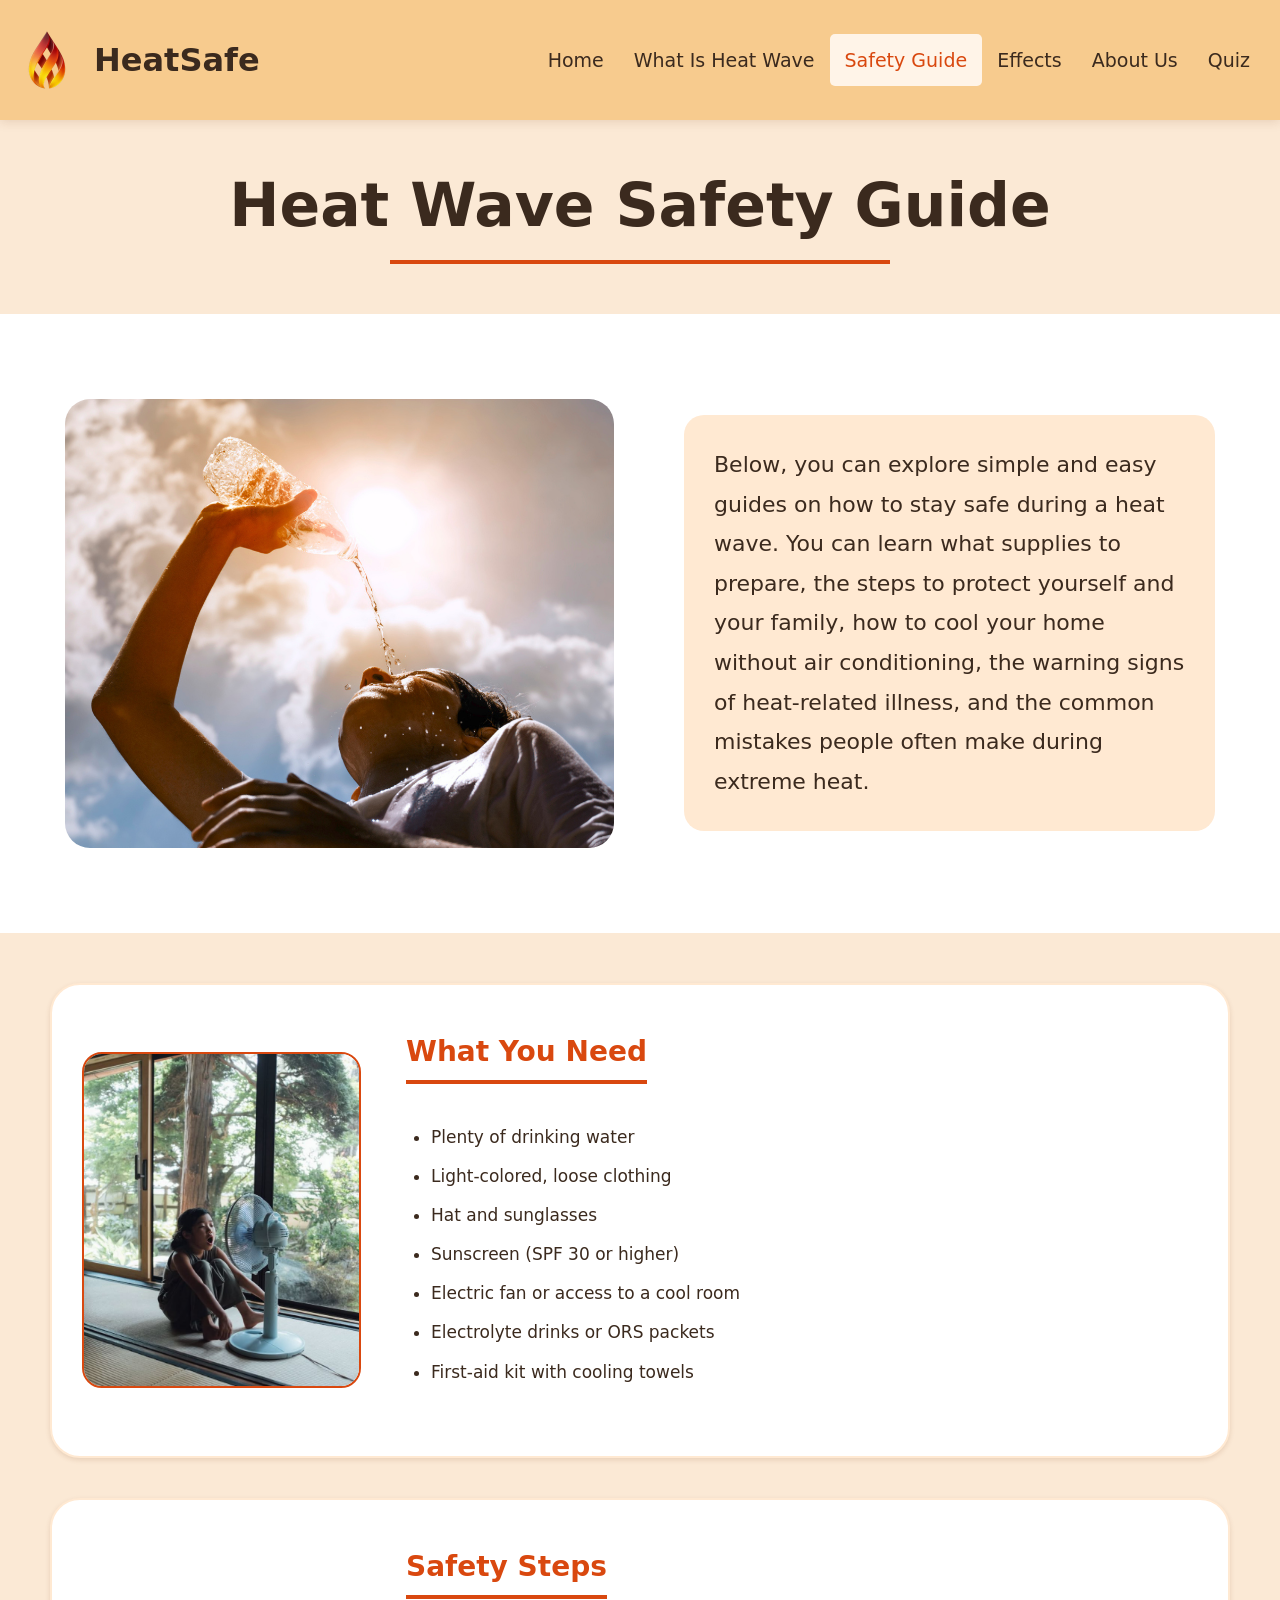
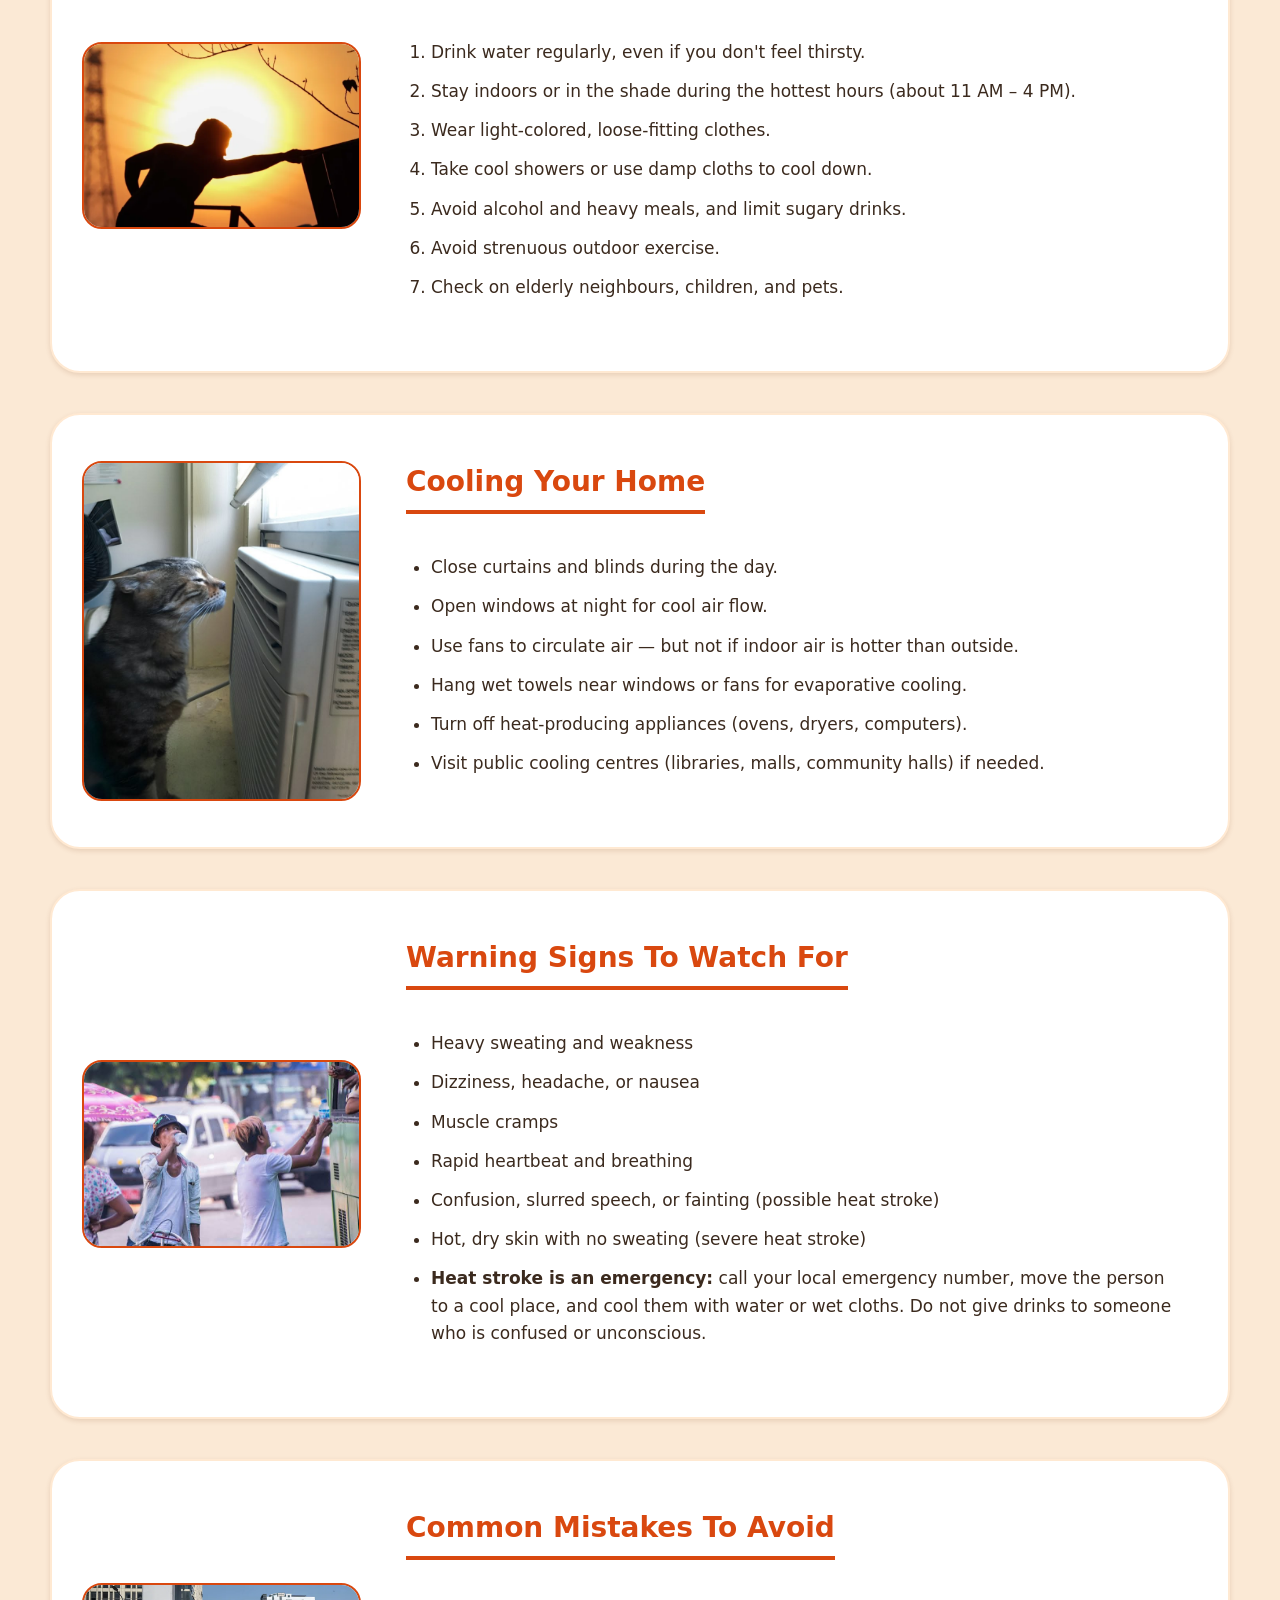
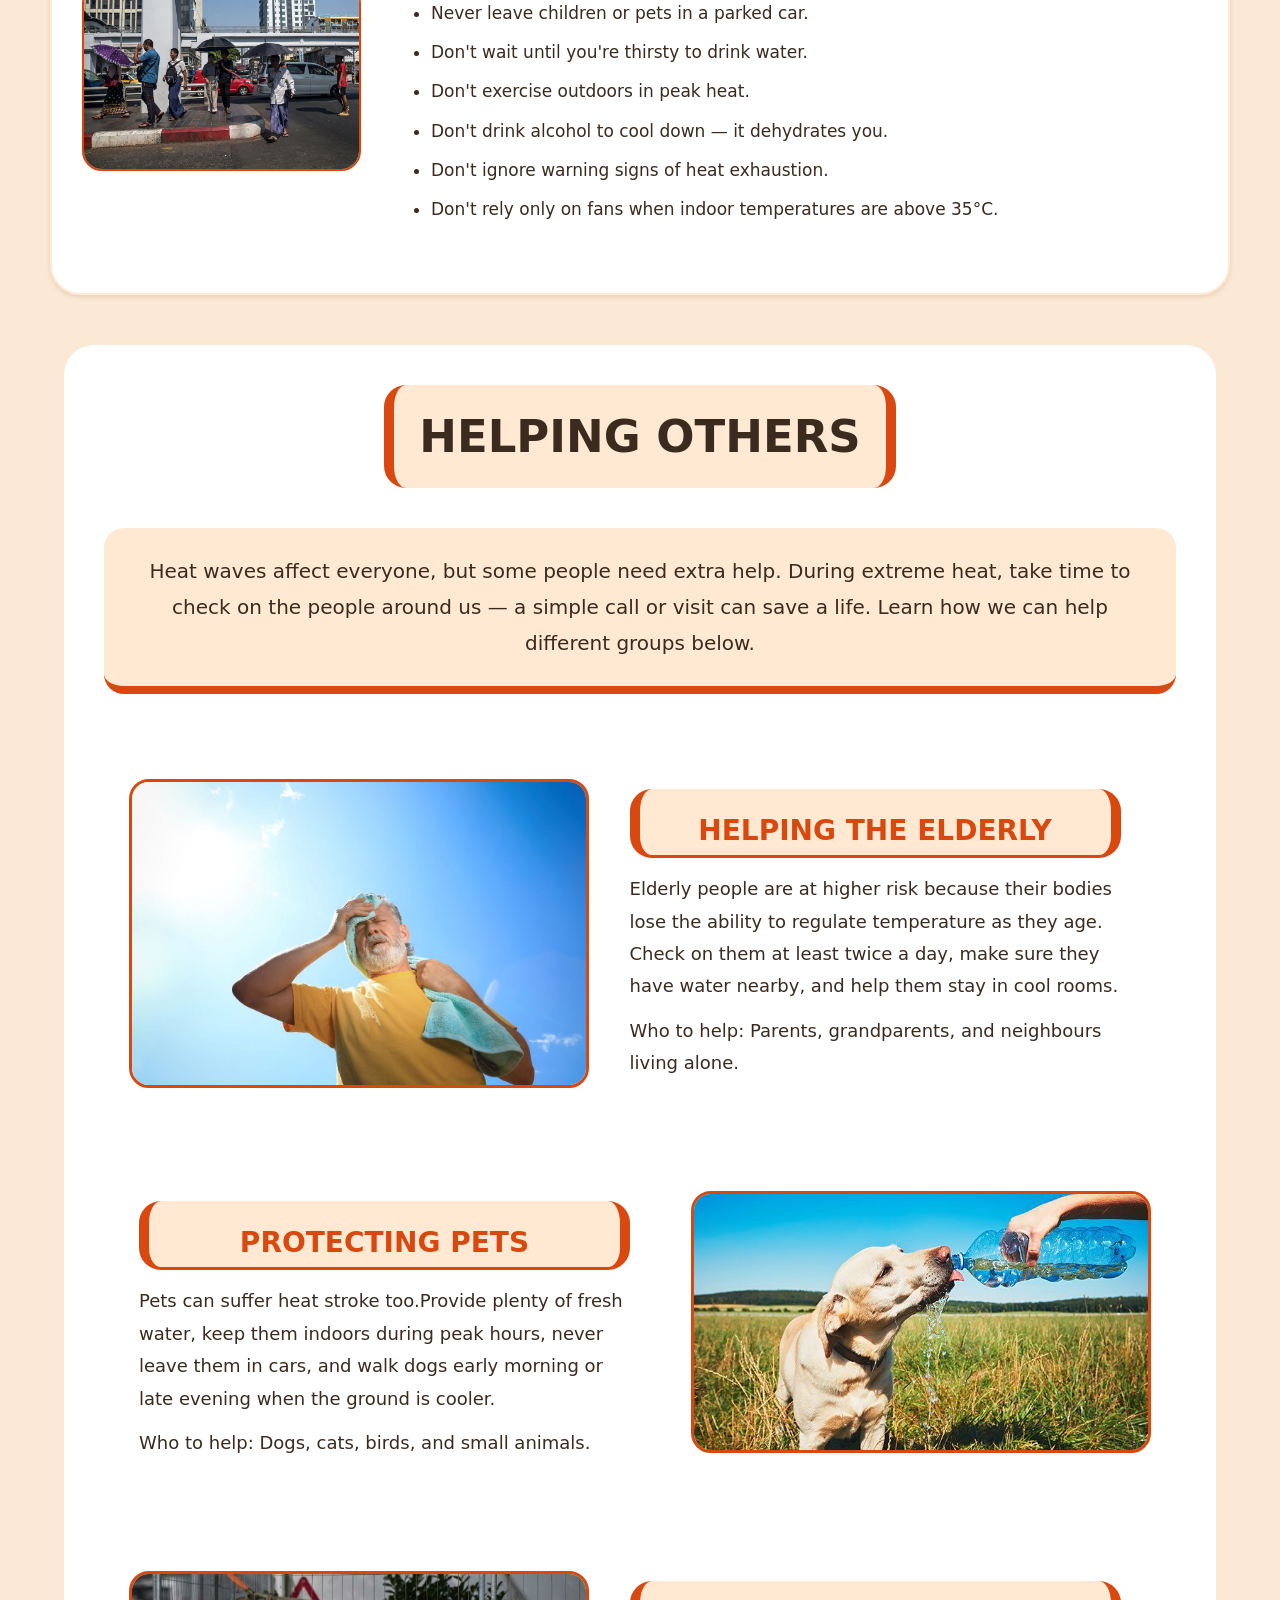
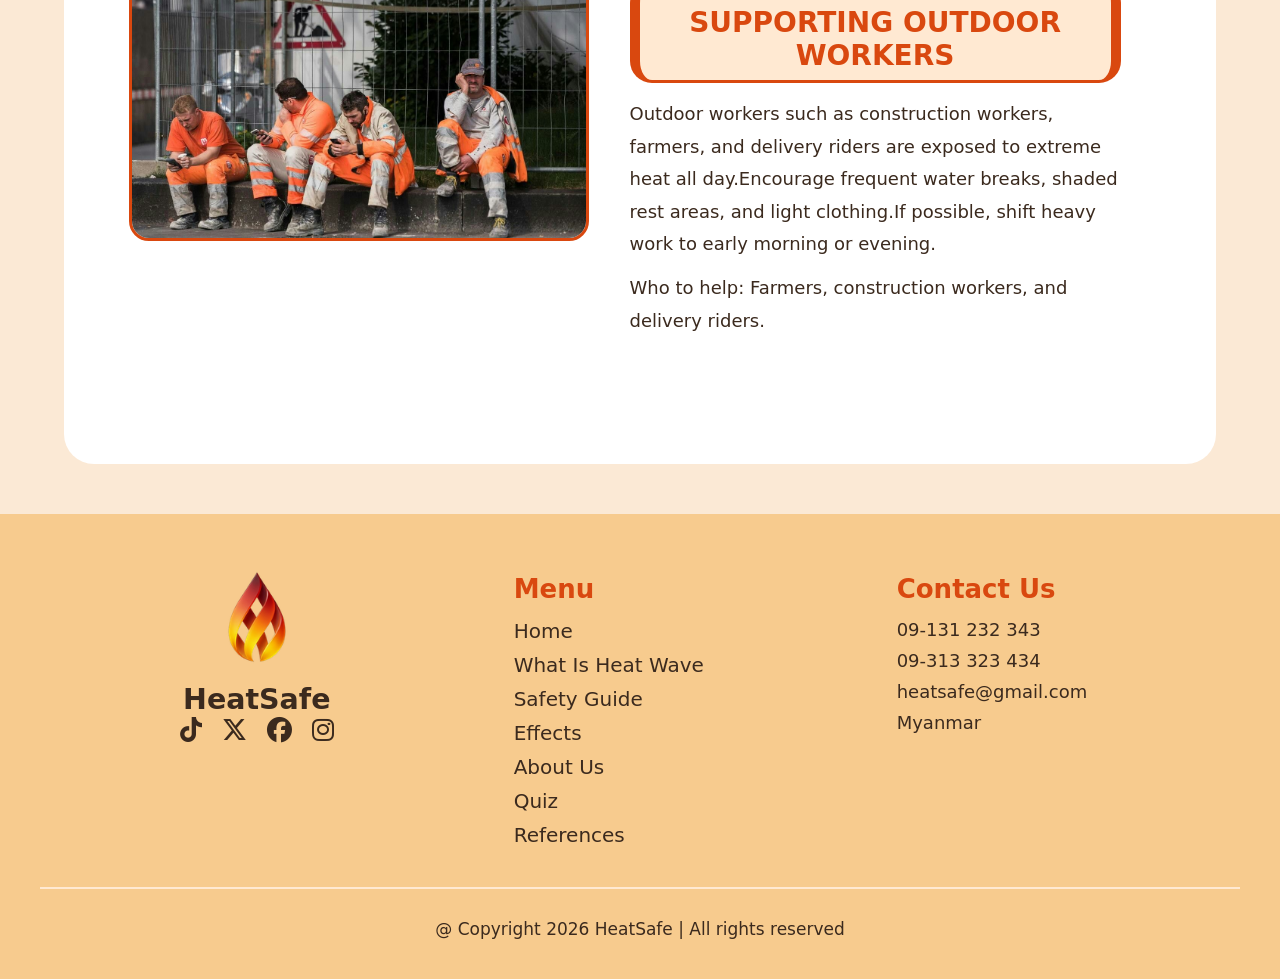
==== safetyguide.html @ f96f6f86 "Add files via upload" ====
<!DOCTYPE html>
<html lang="en">
<head>
<meta charset="UTF-8">
<meta name="viewport" content="width=device-width, initial-scale=1.0">
<title>HeatSafe | Safety Guide</title>
<link rel="stylesheet" href="style.css">
<link rel="stylesheet" href="https://cdnjs.cloudflare.com/ajax/libs/font-awesome/6.5.0/css/all.min.css">
<link rel="icon" type="image/png" href="Images/favicon.png">
</head>
<body>
<!--Header start-->
<header class="header">
<a href="index.html" class="logo">
<img src="Images/favicon.png" alt="HeatSafe logo">
<span class="logo-name">HeatSafe</span>
</a>
<button class="nav-toggle" type="button" aria-label="Open menu" aria-expanded="false" aria-controls="site-nav"><span></span><span></span><span></span></button>
<nav id="site-nav">
<ul type="none" class="menu">
<li><a href="index.html">Home</a></li>
<li><a href="whatisheatwave.html">What Is Heat Wave</a></li>
<li><a href="safetyguide.html" class="active" aria-current="page">Safety Guide</a></li>
<li><a href="effects.html">Effects</a></li>
<li><a href="aboutus.html">About Us</a></li>
<li><a href="quiz.html">Quiz</a></li>
</ul>
</nav>
</header>
<!--Header ends-->
<div class="text-box">
<h1>Heat Wave Safety Guide</h1>
<hr class="pg-underline">
</div>
<div class="plantguide-bg">
<div class="plantguide-hero">
<img src="Images/3 in 4 Britons (74%) concerned about climate change today following heatwave summer _ Ipsos.png" alt="Staying safe during a heat wave">
<p>Below, you can explore simple and easy guides on how to stay safe during a heat wave. You can learn what supplies to prepare, the steps to protect yourself and your family, how to cool your home without air conditioning, the warning signs of heat-related illness, and the common mistakes people often make during extreme heat.</p>
</div>
</div>
<div class="horizontal-container">
<div class="guide-box">
<img src="Images/download (5).jpg">
<div class="guide-text">
<h2>What You Need</h2>
<ul>
<li>Plenty of drinking water</li>
<li>Light-colored, loose clothing</li>
<li>Hat and sunglasses</li>
<li>Sunscreen (SPF 30 or higher)</li>
<li>Electric fan or access to a cool room</li>
<li>Electrolyte drinks or ORS packets</li>
<li>First-aid kit with cooling towels</li>
</ul>
</div>
</div>
<div class="guide-box">
<img src="Images/Myanmar suffers record-breaking pre-monsoon heat _ Environment News _ Al Jazeera.png" alt="Safety steps during a heat wave">
<div class="guide-text">
<h2>Safety Steps</h2>
<ol>
<li>Drink water regularly, even if you don't feel thirsty.</li>
<li>Stay indoors or in the shade during the hottest hours (about 11 AM – 4 PM).</li>
<li>Wear light-colored, loose-fitting clothes.</li>
<li>Take cool showers or use damp cloths to cool down.</li>
<li>Avoid alcohol and heavy meals, and limit sugary drinks.</li>
<li>Avoid strenuous outdoor exercise.</li>
<li>Check on elderly neighbours, children, and pets.</li>
</ol>
</div>
</div>
<div class="guide-box">
<img src="Images/50 Cute Pets That Tried Paw And Tail To Escape___.jpg" alt="Cooling your home">
<div class="guide-text">
<h2>Cooling Your Home</h2>
<ul>
<li>Close curtains and blinds during the day.</li>
<li>Open windows at night for cool air flow.</li>
<li>Use fans to circulate air — but not if indoor air is hotter than outside.</li>
<li>Hang wet towels near windows or fans for evaporative cooling.</li>
<li>Turn off heat-producing appliances (ovens, dryers, computers).</li>
<li>Visit public cooling centres (libraries, malls, community halls) if needed.</li>
</ul>
</div>
</div>
<div class="guide-box">
<img src="Images/images.jpg" alt="Warning signs of heat illness">
<div class="guide-text">
<h2>Warning Signs To Watch For</h2>
<ul>
<li>Heavy sweating and weakness</li>
<li>Dizziness, headache, or nausea</li>
<li>Muscle cramps</li>
<li>Rapid heartbeat and breathing</li>
<li>Confusion, slurred speech, or fainting (possible heat stroke)</li>
<li>Hot, dry skin with no sweating (severe heat stroke)</li>
<li><strong>Heat stroke is an emergency:</strong> call your local emergency number, move the person to a cool place, and cool them with water or wet cloths. Do not give drinks to someone who is confused or unconscious.</li>
</ul>
</div>
</div>
<div class="guide-box">
<img src="Images/warning signs.png" alt="Common heat wave mistakes">
<div class="guide-text">
<h2>Common Mistakes To Avoid</h2>
<ul>
<li>Never leave children or pets in a parked car.</li>
<li>Don't wait until you're thirsty to drink water.</li>
<li>Don't exercise outdoors in peak heat.</li>
<li>Don't drink alcohol to cool down — it dehydrates you.</li>
<li>Don't ignore warning signs of heat exhaustion.</li>
<li>Don't rely only on fans when indoor temperatures are above 35°C.</li>
</ul>
</div>
</div>
</div>
<div class="rooftop-box">
<div class="rft-header">
<h2>HELPING OTHERS</h2>
</div>
<div class="rft-introtext">
<p>Heat waves affect everyone, but some people need extra help. During extreme heat, take time to check on the people around us — a simple call or visit can save a life. Learn how we can help different groups below.</p>
</div>
<div class="method method-left">
<img src="Images/elder people.png" alt="Helping elderly people in the heat">
<div class="method-text">
<h2>HELPING THE ELDERLY</h2>
<p>Elderly people are at higher risk because their bodies lose the ability to regulate temperature as they age. Check on them at least twice a day, make sure they have water nearby, and help them stay in cool rooms.</p>
<p>Who to help: Parents, grandparents, and neighbours living alone.</p>
</div>
</div>
<div class="method method-right">
<img src="Images/dog.png" alt="Protecting pets in the heat">
<div class="method-text">
<h2>PROTECTING PETS</h2>
<p>Pets can suffer heat stroke too.Provide plenty of fresh water, keep them indoors during peak hours, never leave them in cars, and walk dogs early morning or late evening when the ground is cooler.</p>
<p>Who to help: Dogs, cats, birds, and small animals.</p>
</div>
</div>
<div class="method method-left">
<img src="Images/Workers.png" alt="workers">
<div class="method-text">
<h2>SUPPORTING OUTDOOR WORKERS</h2>
<p>Outdoor workers such as construction workers, farmers, and delivery riders are exposed to extreme heat all day.Encourage frequent water breaks, shaded rest areas, and light clothing.If possible, shift heavy work to early morning or evening.</p>
<p>Who to help: Farmers, construction workers, and delivery riders.</p>
</div>
</div>
</div>
<!--Footer-->
<footer class="footer">
<div class="links">
<div class="footer-logo">
<img src="Images/favicon.png" alt="HeatSafe logo">
<h2>HeatSafe</h2>
<div class="social-icons">
<a href="https://www.tiktok.com/en/" target="_blank" rel="noopener noreferrer" aria-label="TikTok"><i class="fab fa-tiktok"></i></a>
<a href="https://x.com/" target="_blank" rel="noopener noreferrer" aria-label="X"><i class="fab fa-x-twitter"></i></a>
<a href="https://www.facebook.com/" target="_blank" rel="noopener noreferrer" aria-label="Facebook"><i class="fab fa-facebook"></i></a>
<a href="https://www.instagram.com/" target="_blank" rel="noopener noreferrer" aria-label="Instagram"><i class="fab fa-instagram"></i></a>
</div>
</div>
<div class="both">
<div class="quick-links">
<h3>Menu</h3>
<ul>
<li><a href="index.html">Home</a></li>
<li><a href="whatisheatwave.html">What Is Heat Wave</a></li>
<li><a href="safetyguide.html">Safety Guide</a></li>
<li><a href="effects.html">Effects</a></li>
<li><a href="aboutus.html">About Us</a></li>
<li><a href="quiz.html">Quiz</a></li>
<li><a href="references.html">References</a></li>
</ul>
</div>
</div>
<div class="contact-us">
<h3>Contact Us</h3>
<ul>
<li>09-131 232 343</li>
<li>09-313 323 434</li>
<li>heatsafe@gmail.com</li>
<li>Myanmar</li>
</ul>
</div>
</div>
<hr class="horizontal">
<p class="copyright">@ Copyright <span id="year">2026</span> HeatSafe | All rights reserved</p>
</footer>
<!--Footer end-->
<script src="script.js"></script>
</body>
</html>
---- style.css ----
:root{
    --bg: #FBE9D5;
    --header: #F7CB8E;
    --nav-active: #FFF4E8;
    --surface: #FFFFFF;
    --surface-2: #FFE9D2;
    --accent: #D9480F;
    --accent-dark: #E8590C;
    --text: #3B2A1E;
    --shadow: rgba(120, 60, 20, 0.15);
    --cool: #1c7ed6;
    --sun: #f08c00;
    --heat: #d9480f;
    --danger: #c92a2a;
    --ink: #1f2933;
    --line: #f0d9c4;
}
*{
    margin: 0;
    padding: 0;
    box-sizing: border-box;
}
html{
    scroll-behavior: smooth;
    scroll-padding-top: 140px;
}
body{
    background-color: var(--bg);
    color: var(--text);
    font-family: "Segoe UI", system-ui, -apple-system, Roboto, Helvetica, Arial, sans-serif;
}
img{
    max-width: 100%;
}
a:focus-visible, summary:focus-visible{
    outline: 3px solid var(--accent);
    outline-offset: 3px;
}
/*Header starts*/
.header{
    background-color: var(--header);
    display: flex;
    align-items: center;
    justify-content: space-between;
    color: var(--text);
    min-height: 120px;
    flex-wrap: wrap;
    position: sticky;
    top: 0;
    z-index: 1000;
    box-shadow: 0 2px 10px var(--shadow);
}
.logo{
    display: flex;
    align-items: center;
    gap: 15px;
    margin: 15px;
    text-decoration: none;
    color: var(--text);
}
.logo img{
    width: 64px;
    height: 80px;
    object-fit: contain;
}
.logo-name{
    font-size: 32px;
    font-weight: bold;
}
.menu{
    display: flex;
    flex-wrap: wrap;
    list-style: none;
    font-size: 19px;
    margin-right: 15px;
}
.menu li a{
    text-decoration: none;
    padding: 15px;
    color: var(--text);
    transition: 0.3s;
}
.menu li a:hover{
    background-color: var(--nav-active);
    color: var(--accent);
    border-radius: 5px;
}
.menu li a.active{
    background-color: var(--nav-active);
    color: var(--accent);
    border-radius: 5px;
}
/*Header ends*/
/*Home start*/
.home-contents{
    background-color: var(--bg);
}
.home-contents h1,
.home-contents h2,
.home-contents h3{
    font-family: "Bricolage Grotesque", "Segoe UI", system-ui, sans-serif;
}

/* Colour bar under headings (blue to orange to red) */
.heading-underline,
.objective-box hr,
.faq hr{
    width: 120px;
    height: 6px;
    border: none;
    border-radius: 999px;
    background: linear-gradient(90deg, var(--cool), var(--sun) 55%, var(--danger));
}

/* Buttons */
.get-started{
    margin-top: 25px;
}
.get-started a,
.learn-btn{
    display: inline-block;
    padding: 14px 32px;
    border: none;
    border-radius: 999px;
    background-color: var(--heat);
    color: #fff;
    font-size: 18px;
    font-weight: bold;
    text-decoration: none;
    box-shadow: 0 6px 18px rgba(217, 72, 15, 0.28);
    transition: 0.2s;
}
.get-started a:hover,
.learn-btn:hover{
    background-color: var(--danger);
    transform: translateY(-2px);
}

/* Hero: text on the left, picture on the right */
.home-hero-text{
    display: flex;
    flex-direction: column;
    align-items: flex-start;
    text-align: left;
}
.home-box{
    display: grid;
    grid-template-columns: 1fr 1fr;
    gap: 48px;
    align-items: center;
    max-width: 1300px;
    margin: 0 auto;
    padding: 60px 40px;
}
.home-hero-heading{
    font-size: clamp(2.6rem, 5vw, 4.4rem);
    line-height: 1.1;
    margin-bottom: 20px;
}
.home-hero-paragraph{
    font-size: 1.25rem;
    line-height: 1.6;
}
.hero-img{
    width: 100%;
    height: 520px;
    object-fit: cover;
    border-radius: 20px;
    box-shadow: 0 16px 40px var(--shadow);
}

/* How hot is too hot */
.levels-sec{
    max-width: 1100px;
    margin: 0 auto 70px;
    padding: 0 40px;
}
.levels-sec h2{
    font-size: clamp(2rem, 3.4vw, 3rem);
    margin-bottom: 12px;
}
.levels-sec > p{
    max-width: 760px;
    font-size: 1.15rem;
    line-height: 1.7;
}
.levels{
    list-style: none;
    display: grid;
    grid-template-columns: repeat(auto-fit, minmax(220px, 1fr));
    gap: 16px;
    margin: 28px 0 14px;
}
.levels li{
    background-color: var(--surface);
    box-shadow: 0 2px 8px var(--shadow);
    border-radius: 16px;
    border-left: 6px solid var(--c);
    padding: 20px 22px;
}
.levels h3{
    font-size: 1.4rem;
    margin-bottom: 4px;
}
.levels .range{
    color: var(--accent);
    font-weight: bold;
    margin-bottom: 8px;
}
.levels li p:last-child{
    line-height: 1.55;
}
.levels-note{
    font-size: 0.95rem;
    opacity: 0.8;
}

/* Each heat level has its own colour (--c) */
.lv0{ --c: #2f9e44; }
.lv1{ --c: #f6c90e; }
.lv2{ --c: #f08c00; }
.lv3{ --c: #e8590c; }
.lv4{ --c: #c92a2a; }
.lv-empty{ --c: #888888; }

.emergency-note{
    width: calc(100% - 80px);
    max-width: 1100px;
    margin: 0 auto 70px;
    padding: 24px 28px;
    background-color: var(--surface);
    border: 2px solid var(--line);
    border-left: 8px solid var(--danger);
    border-radius: 15px;
    box-shadow: 0 4px 14px var(--shadow);
}
.emergency-note h2{
    font-size: 1.8rem;
    margin-bottom: 8px;
}
.emergency-note p{
    font-size: 1.1rem;
    line-height: 1.7;
}

/* Introduction: text on the left, picture on the right */
.introduction{
    display: grid;
    grid-template-columns: 1.1fr 0.9fr;
    gap: 56px;
    align-items: center;
    max-width: 1300px;
    margin: 0 auto;
    padding: 70px 40px;
}
.intro-text h2{
    font-size: clamp(2rem, 3.4vw, 3rem);
    text-align: left;
    margin-bottom: 14px;
}
.intro-text hr{
    margin: 0 0 26px;
}
.intro-text p::first-letter{
    font-size: 45px;
    color: var(--accent);
}
.intro-text p{
    font-size: 1.2rem;
    line-height: 1.75;
    margin-bottom: 24px;
}
.intro-tags{
    display: flex;
    flex-wrap: wrap;
    gap: 10px;
    list-style: none;
}
.intro-tags li{
    padding: 8px 16px;
    border: 1px solid rgba(120, 60, 20, 0.3);
    border-left: 4px solid var(--heat);
    border-radius: 999px;
    font-size: 0.95rem;
    font-weight: bold;
}
.first-image{
    width: 100%;
    height: 480px;
    object-fit: cover;
    border-radius: 20px;
    box-shadow: 14px 14px 0 var(--heat);
}

/* Objective */
.objective{
    display: flex;
    justify-content: space-around;
}
.objective-box{
    background-color: var(--surface);
    display: flex;
    align-items: center;
    border-radius: 16px;
    width: 90%;
    max-width: 1400px;
    padding: 40px;
    margin: 30px auto;
    box-shadow: 0 4px 12px var(--shadow);
}
.objective-box hr{
    margin: 15px 0;
}
.obj-text{
    margin: 35px;
    color: var(--text);
}
.obj-text h2{
    font-size: 45px;
}
.obj-text p{
    font-size: 21px;
    margin-top: 25px;
    line-height: 1.8;
}
.objective-box img{
    width: 40%;
    max-height: 450px;
    object-fit: cover;
    border-radius: 16px;
}

/* Why Heat Waves Matter (three white cards) */
.envro-box{
    background-color: var(--surface);
    margin: 30px;
    border-radius: 16px;
    box-shadow: 0 4px 12px var(--shadow);
    padding: 50px 30px;
}
.envro-box h2{
    text-align: center;
    color: var(--text);
    font-size: clamp(2.2rem, 4vw, 3.2rem);
}
.heading-underline{
    margin: 15px auto 35px;
}
.envro-contents{
    display: grid;
    grid-template-columns: repeat(auto-fit, minmax(280px, 1fr));
    gap: 36px;
    max-width: 1500px;
    margin: 20px auto;
}
.envro-img{
    background-color: #fff;
    border: 1px solid var(--line);
    border-top: 6px solid var(--sun);
    border-radius: 16px;
    overflow: hidden;
    box-shadow: 0 4px 14px rgba(31, 41, 51, 0.06);
}
.envro-img:nth-child(1){ border-top-color: var(--danger); }
.envro-img:nth-child(2){ border-top-color: var(--sun); }
.envro-img:nth-child(3){ border-top-color: var(--heat); }
.envro-img img{
    width: 100%;
    height: 360px;
    object-fit: cover;
    border-radius: 0;
}
.envro-text{
    text-align: left;
    padding: 32px 34px 40px;
}
.envro-text h3{
    margin: 0 0 14px;
    padding: 0;
    background: none;
    color: var(--ink);
    font-size: 2.1rem;
}
.envro-text p{
    margin: 0;
    color: #3e4c59;
    font-size: 1.4rem;
    line-height: 1.65;
    text-align: left;
}
.learn-btn{
    font-size: 1.3rem;
    padding: 18px 40px;
}
.learn-more{
    text-align: center;
    margin-top: 25px;
}

/* Community */
.community{
    display: flex;
    justify-content: space-around;
}
.com-box{
    background-color: var(--surface);
    border-radius: 16px;
    display: flex;
    align-items: center;
    margin: 30px;
    width: 90%;
    max-width: 1400px;
    box-shadow: 0 4px 12px var(--shadow);
    padding: 30px;
}
.com-box img{
    width: 35%;
    max-height: 400px;
    object-fit: cover;
    border-radius: 16px;
}
.com-text{
    color: var(--text);
    margin: 20px;
    padding: 20px;
}
.com-text h2{
    font-size: 25px;
    margin-bottom: 15px;
    color: var(--accent);
}
.com-text p{
    font-size: 20px;
    line-height: 1.8;
}

/* FAQ */
.faq{
    padding: 40px;
}
.faq h2{
    font-size: 2.4rem;
    margin-bottom: 14px;
}
.faq hr{
    margin-bottom: 28px;
}
.faq-item{
    background-color: #fff;
    color: var(--ink);
    border: 1px solid var(--line);
    border-left: 5px solid var(--cool);
    border-radius: 12px;
    margin-bottom: 12px;
}
.faq-item[open]{
    border-left-color: var(--danger);
}
.faq-q{
    display: flex;
    align-items: center;
    justify-content: space-between;
    gap: 16px;
    padding: 16px 20px;
    font-size: 1.05rem;
    font-weight: bold;
    line-height: 1.4;
    list-style: none;
    cursor: pointer;
}
.faq-q::-webkit-details-marker{
    display: none;
}
.faq-q::after{
    content: "";
    width: 9px;
    height: 9px;
    margin-top: -4px;
    border-right: 3px solid var(--danger);
    border-bottom: 3px solid var(--danger);
    transform: rotate(45deg);
    transition: 0.2s;
}
.faq-item[open] .faq-q::after{
    margin-top: 4px;
    transform: rotate(225deg);
}
.faq-a{
    padding: 0 20px 18px;
    line-height: 1.65;
}

/* Encouragement */
.en-box{
    display: flex;
    justify-content: center;
    margin-bottom: 60px;
}
.encouragement{
    text-align: center;
    color: var(--text);
}
.encouragement h2{
    color: var(--accent);
    font-size: 45px;
    margin-bottom: 15px;
}
.encouragement img{
    width: 500px;
    max-width: 100%;
    max-height: 400px;
    object-fit: cover;
    border-radius: 20px;
    margin-top: 20px;
}

/* Line between sections */
.line{
    margin: 40px auto;
    background-color: var(--accent);
    height: 2px;
    border: none;
    width: 90%;
}
/*Home ends*/

/*What is heat wave starts*/
.main-box{
    width: 90%;
    max-width: 1600px;
    border-radius: 30px;
    overflow: hidden;
    background: var(--bg);
    box-shadow: 0 10px 30px var(--shadow);
    margin: 30px auto;
}
.main-box-parent{
    display: flex;
    justify-content: center;
}
.heatwave-hero{
    background: linear-gradient(135deg, #FFE2C2, #FFC999);
    min-height: 500px;
    padding: 40px;
    color: var(--text);
    position: relative;
}
.heatwave-hero-wrapper{
    display: flex;
    align-items: center;
    justify-content: space-between;
    gap: 40px;
}
.heatwave-hero-img{
    width: 45%;
    max-width: 500px;
    border-radius: 20px;
    box-shadow: 0 10px 25px rgba(120, 60, 20, 0.2);
    object-fit: cover;
}
.heatwave-nav{
    display: flex;
    justify-content: flex-end;
    margin-bottom: 70px;
}
.heatwave-nav ul{
    display: flex;
    flex-wrap: wrap;
    gap: 25px;
    list-style: none;
}
.heatwave-nav ul li a{
    text-decoration: none;
    color: var(--text);
    font-weight: bold;
    transition: 0.3s;
}
.heatwave-nav ul li a:hover{
    color: var(--accent);
}
.heatwave-herocontent{
    max-width: 600px;
}
.heatwave-herocontent h1{
    font-size: 73px;
    margin-bottom: 20px;
    line-height: 1.1;
}
.heatwave-herocontent p{
    font-size: 18px;
    margin-bottom: 30px;
    line-height: 1.8;
}
.heatwave-btn{
    display: inline-block;
    padding: 14px 28px;
    border-radius: 40px;
    background: var(--accent);
    color: #fff;
    text-decoration: none;
    font-weight: bold;
    transition: 0.3s;
}
.heatwave-btn:hover{
    background: var(--accent-dark);
    color: #fff;
}
.heatwave-benefits{
    padding: 50px 40px;
    color: var(--text);
}
.heatwave-title{
    font-size: 40px;
    margin-bottom: 35px;
    color: var(--accent);
}
.heatwave-card{
    display: flex;
    align-items: center;
    gap: 25px;
    background: var(--surface);
    border: 2px solid var(--surface-2);
    border-radius: 25px;
    overflow: hidden;
    margin-bottom: 40px;
    transition: 0.3s;
    padding: 25px;
}
.heatwave-card:hover{
    transform: translateY(-8px);
    box-shadow: 0 2px 5px var(--shadow);
    border-color: var(--accent);
    background: var(--surface-2);
   
}
.heatwave-card img{
    width: 40%;
    border-radius: 20px;
    object-fit: cover;
}
.heatwave-cardtext{
    padding: 20px;
    flex: 1;
}
.heatwave-cardtext h3{
    font-size: 32px;
    margin-bottom: 15px;
    color: var(--accent);
}
.heatwave-cardtext p{
    font-size: 17px;
    line-height: 1.8;
    margin-bottom: 20px;
    color: var(--text);
}
.heatwave-bottom{
    background: var(--surface);
    color: var(--text);
    text-align: center;
    padding: 20px;
    font-size: 15px;
}
/*What is heat wave ends*/
/*Safety guide starts*/
.text-box{
    max-width: 1200px;
    margin: 50px auto;
    padding: 0 20px;
}
.text-box h1{
    color: var(--text);
    text-align: center;
    font-size: 60px;
}
.pg-underline{
    background-color: var(--accent);
    width: 500px;
    max-width: 80%;
    margin: 20px auto;
    height: 4px;
    border: none;
}
.horizontal-container{
    margin: 50px;
}
.plantguide-bg{
    background-color: var(--surface);
    padding: 20px 0;
}
.plantguide-hero{
    display: flex;
    justify-content: center;
    align-items: center;
    padding: 30px;
}
.plantguide-hero img{
    width: 600px;
    max-width: 45%;
    margin: 35px;
    border-radius: 25px;
}
.plantguide-hero p{
    font-size: 22px;
    width: 620px;
    max-width: 55%;
    margin: 35px;
    background-color: var(--surface-2);
    padding: 30px;
    border-radius: 20px;
    color: var(--text);
    line-height: 1.8;
}
.guide-box{
    background-color: var(--surface);
    padding: 30px;
    margin: 40px auto;
    border-radius: 30px;
    display: flex;
    align-items: center;
    gap: 25px;
    border: 2px solid var(--surface-2);
    box-shadow: 0 2px 5px var(--shadow);
    transition: 0.3s;
}
.guide-box:hover{
    background-color: var(--surface-2);
    border-color: var(--accent);
}
.guide-box img{
    width: 25%;
    border-radius: 20px;
    border: 2px solid var(--accent);
}
.guide-text{
    margin: 20px;
    flex: 1;
}
.guide-text h2{
    color: var(--accent);
    font-size: 28px;
    font-weight: bold;
    margin-bottom: 20px;
    padding-bottom: 12px;
    border-bottom: 4px solid var(--accent);
    display: inline-block;
}
.guide-box ul, .guide-box ol{
    padding-left: 25px;
    margin: 20px 0;
}
.guide-box li{
    margin: 12px 0;
    color: var(--text);
    font-size: 17px;
    line-height: 1.6;
}
.rooftop-box{
    background-color: var(--surface);
    width: 90%;
    max-width: 1400px;
    margin: 0 auto 50px;
    padding: 40px;
    border-radius: 30px;
}
.rooftop-box h2{
    color: var(--text);
    background-color: var(--surface-2);
    text-align: center;
    padding: 25px;
    margin-bottom: 40px;
    font-size: 45px;
    font-weight: bold;
    border-left: 10px solid var(--accent);
    border-right: 10px solid var(--accent);
    border-radius: 22px;
    transition: 0.5s;
}
.rooftop-box h2:hover{
    transform: translateY(-8px);
}
.rft-header{
    display: flex;
    justify-content: center;
}
.rft-introtext{
    background-color: var(--surface-2);
    padding: 25px;
    margin-bottom: 60px;
    border-bottom: 8px solid var(--accent);
    border-radius: 20px;
}
.rft-introtext p{
    font-size: 20px;
    color: var(--text);
    line-height: 1.8;
    text-align: center;
}
.method{
    background-color: #fff;
    margin-bottom: 40px;
    padding: 25px;
    border-radius: 25px;
    transition: all 0.3s ease;
}
.method img{
    width: 45%;
    border-radius: 20px;
    border: 3px solid var(--accent);
}
.method-text{
    width: 50%;
    padding: 10px;
    overflow: hidden;
}
.method-left img{
    float: left;
    margin-right: 3%;
}
.method-right img{
    float: right;
    margin-left: 3%;
}
.method::after{
    content: "";
    display: block;
    clear: both;
}
.method-text h2{
    color: var(--accent);
    font-size: 28px;
    font-weight: bold;
    margin-bottom: 15px;
    padding-bottom: 8px;
    border-bottom: 3px solid var(--accent);
}
.method-text p{
    color: var(--text);
    font-size: 18px;
    line-height: 1.8;
    margin: 12px 0;
}
/*Safety guide ends*/
/*Effects starts*/
.pfy-cardsheader{
    color: var(--text);
    display: flex;
    justify-content: center;
    align-items: center;
    margin: 60px 30px;
    gap: 40px;
    flex-wrap: wrap;
}
.pfy-cardsheader img{
    width: 500px;
    max-width: 100%;
    border-radius: 25px;
}
.pfy-herotext{
    width: 600px;
    max-width: 100%;
}
.pfy-herotext h1{
    font-size: 65px;
    color: var(--text);
    margin-bottom: 20px;
}
.pfy-herotext p{
    font-size: 19px;
    color: var(--text);
    line-height: 1.8;
    margin-bottom: 20px;
}
.pfy-arrow{
    font-size: 50px;
    display: flex;
    justify-content: center;
}
.pfy-arrow a{
    color: var(--accent);
    margin: 10px;
}
.pfy-allcards{
    display: flex;
    align-items: center;
    flex-direction: column;
    padding: 0 40px 60px;
}
.pfy-card{
    display: flex;
    align-items: center;
    width: 90%;
    max-width: 1400px;
    padding: 30px;
    background: var(--surface);
    border: 2px solid var(--surface-2);
    border-radius: 25px;
    margin: 20px 0;
    transition: 0.3s;
    gap: 25px;
}
.pfy-card:hover{
    background: var(--surface-2);
    transform: translateY(-5px);
    box-shadow: 0 2px 5px var(--shadow);
    border-color: var(--accent);
}
.pfy-card img{
    width: 250px;
    height: 250px;
    object-fit: cover;
    border: 2px solid var(--accent);
    border-radius: 25px;
    flex-shrink: 0;
}
.pfy-cardtext{
    display: flex;
    flex-direction: column;
    align-items: flex-start;
    flex: 1;
}
.pfy-cardtext details{
    padding: 10px;
    color: var(--text);
    border-radius: 20px;
    cursor: pointer;
    width: 100%;
}
.pfy-cardtext details summary{
    display: flex;
    flex-direction: column;
    align-items: flex-start;
    cursor: pointer;
    list-style: none;
    width: 100%;
}
.pfy-cardtext h3{
    font-size: 40px;
    color: var(--accent);
    margin-bottom: 5px;
}
.pfy-cardtext details p{
    width: 100%;
    color: var(--text);
    border-radius: 10px;
    font-size: 17px;
    line-height: 1.8;
    margin-top: 20px;
}
.pfy-cardtext details summary::after{
    content: "➤";
    color: var(--accent);
    font-size: 22px;
    margin-top: 10px;
    transition: 0.3s;
}
.pfy-cardtext details[open] summary::after{
    transform: rotate(90deg);
}
/*Effects ends*/
/*About us starts*/
.abtus-hero{
    text-align: center;
    color: var(--text);
    background: linear-gradient(135deg, #FFE2C2, #FFC999);
    background-size: cover;
    margin: 15px;
    height: 600px;
    border-radius: 25px;
    display: flex;
    align-items: center;
    justify-content: center;
    flex-direction: column;
}
.abtus-hero h1{
    font-size: 90px;
    
}
.abtus-hero p{
    font-size: 40px;
    
    margin-bottom: 20px;
}
.arrow{
    color: var(--accent);
    font-size: 50px;
    margin-top: 20px;
}
.profile h2{
    font-size: 38px;
    margin-bottom: 20px;
    color: var(--accent);
}
.profile{
    width: 90%;
    max-width: 1200px;
    background-color: var(--surface);
    color: var(--text);
    padding: 30px;
    margin: 25px auto;
    border: 2px solid var(--surface-2);
    border-radius: 25px;
    box-shadow: 0 2px 4px var(--shadow);
    transition: 0.3s;
    display: flex;
    align-items: center;
    gap: 25px;
}
.profile:hover{
    transform: translateY(-10px);
    background-color: var(--surface-2);
    border-color: var(--accent);
}
.profile img{
    border-radius: 50%;
    height: 200px;
    width: 200px;
    object-fit: cover;
    flex-shrink: 0;
    border: 4px solid var(--accent);
}
.aboutus-text{
    text-align: left;
}
.aboutus-text p{
    font-size: 19px;
    line-height: 1.8;
}
.all-profiles{
    display: flex;
    justify-content: center;
    flex-direction: column;
    align-items: center;
    padding: 40px 0;
}
/*About us ends*/
/*References starts*/
.ref-intro{
    max-width: 800px;
    margin: 20px auto 0;
    text-align: center;
    font-size: 20px;
    line-height: 1.8;
}
.ref-list{
    width: 90%;
    max-width: 1000px;
    margin: 40px auto 60px;
    display: flex;
    flex-direction: column;
    gap: 25px;
}
.ref-card{
    background-color: var(--surface);
    border: 2px solid var(--surface-2);
    border-radius: 25px;
    padding: 30px;
    transition: 0.3s;
}
.ref-card:hover{
    background-color: var(--surface-2);
    border-color: var(--accent);
}
.ref-card h2{
    color: var(--accent);
    font-size: 26px;
    margin-bottom: 10px;
}
.ref-card p{
    font-size: 18px;
    line-height: 1.7;
    margin-bottom: 15px;
}
.ref-card a{
    color: var(--accent);
    font-weight: bold;
    word-break: break-all;
}
.disclaimer{
    max-width: 800px;
    margin: 0 auto 60px;
    padding: 20px 25px;
    background-color: var(--surface-2);
    border-left: 8px solid var(--accent);
    border-radius: 15px;
    font-size: 18px;
    line-height: 1.7;
}
/*References ends*/

/*Footer starts*/
.footer{
    background-color: var(--header);
    text-align: center;
    color: var(--text);
    padding: 40px;
    font-size: 19px;
    margin-top: 40px;
}
.links{
    display: flex;
    align-items: flex-start;
    justify-content: space-evenly;
    gap: 40px;
    flex-wrap: wrap;
}
.footer-logo img{
    width: 100px;
    height: 125px;
    object-fit: contain;
}
.social-icons a{
    font-size: 25px;
    margin: 7px;
}
.social-icons i{
    color: var(--text);
    transition: 0.3s;
}
.social-icons a:hover i{
    color: var(--accent);
}
.quick-links{
    margin-top: 20px;
    text-align: left;
}
.quick-links h3{
    color: var(--accent);
    font-size: 26px;
    margin-bottom: 15px;
}
.quick-links ul{
    list-style: none;
    padding: 0;
    display: flex;
    flex-direction: column;
    gap: 10px;
}
.quick-links ul a{
    text-decoration: none;
    color: var(--text);
    font-size: 20px;
    transition: 0.3s;
}
.quick-links ul a:hover{
    color: var(--accent);
}
.both{
    display: flex;
    justify-content: center;
    gap: 20px;
}
.contact-us{
    margin: 20px;
    text-align: left;
}
.contact-us h3{
    color: var(--accent);
    font-size: 26px;
    margin-bottom: 15px;
}
.contact-us ul{
    list-style: none;
    font-size: 18px;
    display: flex;
    flex-direction: column;
    gap: 10px;
}
.horizontal{
    margin: 40px auto 30px;
    height: 2px;
    background-color: var(--surface-2);
    border: none;
}
.copyright{
    text-align: center;
    color: var(--text);
    font-size: 17px;
}
/*Footer ends*/
/*Responsive*/
@media (max-width: 768px){
    .home-box, .introduction{
        grid-template-columns: 1fr;
        padding: 30px 20px;
    }
    .home-hero-paragraph{
        font-size: 18px;
    }
    .hero-img, .first-image{
        height: 320px;
    }
    .levels-sec{
        padding: 0 20px;
    }
    .emergency-note, .checker, .checklist{
        width: calc(100% - 40px);
        padding: 20px;
    }
    .objective-box{
        flex-direction: column;
        width: 90%;
    }
    .objective-box img{
        width: 100%;
    }
    .com-box{
        flex-direction: column;
    }
    .com-box img{
        width: 100%;
    }
    .text-box h1, .pfy-herotext h1, .abtus-hero h1{
        font-size: 38px;
    }
    .plantguide-hero{
        flex-direction: column;
    }
    .plantguide-hero img, .plantguide-hero p{
        max-width: 90%;
        width: 90%;
    }
    .guide-box{
        flex-direction: column;
    }
    .guide-box img{
        width: 100%;
    }
    .method img{
        width: 100%;
        float: none;
    }
    .method-text{
        width: 100%;
        margin-top: 20px;
    }
    .pfy-cardsheader{
        flex-direction: column;
    }
    .pfy-cardsheader img{
        width: 90%;
    }
    .pfy-herotext{
        width: 90%;
    }
    .pfy-card{
        flex-direction: column;
    }
    .pfy-card img{
        width: 100%;
        height: auto;
    }
    .pfy-cardtext h3{
        font-size: 28px;
    }
    .profile{
        flex-direction: column;
        text-align: center;
    }
    .aboutus-text{
        text-align: center;
    }
    .links{
        flex-direction: column;
        align-items: center;
    }
    .heatwave-card{
        flex-direction: column;
        padding: 15px;
    }
    .heatwave-card img{
        width: 100%;
    }
    .heatwave-herocontent h1{
        font-size: 40px;
    }
    .heatwave-nav{
        justify-content: center;
        margin-bottom: 40px;
    }
    .heatwave-hero{
        padding: 25px 20px;
    }
    .heatwave-hero-wrapper{
        flex-direction: column;
    }
    .heatwave-hero-img{
        width: 100%;
        max-width: 100%;
    }
    .heatwave-benefits{
        padding: 30px 15px;
    }
    .envro-box, .objective-box, .com-box, .rooftop-box{
        padding: 20px;
    }
    .rooftop-box h2{
        font-size: 28px;
    }
    .abtus-hero p{
        font-size: 24px;
    }
    .encouragement h2, .intro-text h2, .obj-text h2, .faq h2{
        font-size: 30px;
    }
    .faq{
        padding: 10px;
    }
    .logo-name{
        font-size: 26px;
    }
    .logo img{
        width: 48px;
        height: 60px;
    }
    .both{
        flex-direction: column;
        align-items: center;
    }
}


/*JavaScript features start*/
/* Back to top button (JS adds the class "show" after scrolling) */
#top-btn{
    display: none;
    position: fixed;
    bottom: 25px;
    right: 25px;
    z-index: 1000;
    padding: 12px 18px;
    border: 2px solid var(--accent);
    border-radius: 25px;
    background-color: var(--accent-dark);
    color: #fff;
    font-size: 16px;
    font-weight: bold;
    cursor: pointer;
}
#top-btn.show{
    display: block;
}
#top-btn:hover{
    background-color: var(--accent);
    color: #fff;
}

/* Heat Safety Checker */
.checker, .checklist{
    width: calc(100% - 80px);
    max-width: 1100px;
    margin: 0 auto 70px;
    padding: 30px 40px;
    background-color: var(--surface);
    border: 2px solid var(--line);
    border-radius: 16px;
    box-shadow: 0 4px 14px var(--shadow);
}
.checker h2, .checklist h2{
    font-size: 2rem;
    margin-bottom: 10px;
}
.checker p, .checklist p{
    font-size: 1.1rem;
    margin-bottom: 15px;
}
.checker input{
    background: #fff;
    color: var(--ink);
    width: 160px;
    padding: 12px;
    margin-right: 10px;
    font-size: 1.1rem;
    border: 2px solid var(--accent);
    border-radius: 10px;
}
.checker button, .checklist button{
    padding: 12px 28px;
    font-size: 1.1rem;
    font-weight: bold;
    border: none;
    border-radius: 25px;
    background-color: var(--accent-dark);
    color: #fff;
    cursor: pointer;
}
.checker button:hover, .checklist button:hover{
    background-color: var(--accent);
    color: #fff;
}
.check-result{
    display: none;
    margin-top: 20px;
    padding: 18px 22px;
    background-color: var(--surface-2);
    border-left: 8px solid var(--c);
    border-radius: 12px;
}
.check-result.show{
    display: block;
}

/* Heat Safety Checklist */
.checklist-items{
    list-style: none;
    margin-bottom: 20px;
}
.checklist-items li{
    margin-bottom: 10px;
}
.checklist-items label{
    display: flex;
    align-items: center;
    gap: 12px;
    padding: 14px 18px;
    background-color: var(--surface-2);
    border-radius: 12px;
    font-size: 1.1rem;
    cursor: pointer;
}
.checklist-items input{
    width: 22px;
    height: 22px;
    accent-color: var(--accent);
}
.checklist-items label.done{
    text-decoration: line-through;
    opacity: 0.7;
}
.progress-bar{
    height: 14px;
    margin-bottom: 10px;
    background-color: var(--surface-2);
    border-radius: 999px;
    overflow: hidden;
}
.progress-fill{
    width: 0;
    height: 100%;
    background-color: var(--accent);
    transition: 0.3s;
}
.progress-fill.w0{ width: 0; }
.progress-fill.w1{ width: 20%; }
.progress-fill.w2{ width: 40%; }
.progress-fill.w3{ width: 60%; }
.progress-fill.w4{ width: 80%; }
.progress-fill.w5{ width: 100%; }
#checklist-message{
    font-weight: bold;
    color: var(--accent);
}

/* Heat Wave Quiz */
.quiz{
    width: calc(100% - 80px);
    max-width: 1100px;
    margin: 0 auto 70px;
    padding: 30px 40px;
    background-color: var(--surface);
    border: 2px solid var(--line);
    border-top: 8px solid var(--accent);
    border-radius: 16px;
    box-shadow: 0 4px 14px var(--shadow);
}
.quiz h2{
    font-size: 2rem;
    margin-bottom: 10px;
}
.quiz > p{
    font-size: 1.1rem;
    margin-bottom: 15px;
}
.quiz-timer{
    background-color: var(--surface-2);
    padding: 12px;
    margin-bottom: 20px;
    border-radius: 10px;
    text-align: center;
    font-size: 1.2rem;
}
#quiz-time{
    font-size: 1.6rem;
    font-weight: bold;
    color: var(--accent);
}
#quiz-time.low{
    color: #c92a2a;
}
.quiz-question{
    background-color: var(--surface-2);
    padding: 18px 20px;
    margin-bottom: 15px;
    border-radius: 12px;
}
.quiz-question p{
    font-size: 1.15rem;
    font-weight: bold;
    margin-bottom: 10px;
}
.quiz-question label{
    display: block;
    padding: 8px 10px;
    margin-bottom: 4px;
    border-radius: 8px;
    font-size: 1.05rem;
    cursor: pointer;
}
.quiz-question label input{
    accent-color: var(--accent);
    margin-right: 8px;
}
.quiz-question label.correct{
    background-color: #2f9e44;
    color: #fff;
}
.quiz-question label.wrong{
    background-color: var(--danger);
    color: #fff;
}
.quiz-buttons{
    text-align: center;
    margin-top: 20px;
}
.quiz-buttons button{
    padding: 12px 28px;
    margin: 5px;
    font-size: 1.1rem;
    font-weight: bold;
    border: none;
    border-radius: 25px;
    background-color: var(--accent-dark);
    color: #fff;
    cursor: pointer;
}
.quiz-buttons button:hover:not(:disabled){
    background-color: var(--accent);
    color: #fff;
}
.quiz-buttons button:disabled{
    opacity: 0.5;
    cursor: not-allowed;
}
#quiz-result{
    text-align: center;
    margin-top: 20px;
    font-size: 1.6rem;
    color: var(--accent);
}
@media (max-width: 768px){
    .quiz{
        width: calc(100% - 40px);
        padding: 20px;
    }
}

/* Hamburger menu */
.nav-toggle{
    display: none;
    flex-direction: column;
    justify-content: center;
    gap: 5px;
    width: 46px;
    height: 46px;
    position: absolute;
    top: 22px;
    right: 15px;
    padding: 10px;
    background: var(--surface-2);
    border: 2px solid var(--accent);
    border-radius: 10px;
    cursor: pointer;
}
.nav-toggle span{
    display: block;
    height: 3px;
    background: var(--accent);
    border-radius: 3px;
    transition: 0.3s;
}
.nav-toggle.open span:nth-child(1){ transform: translateY(8px) rotate(45deg); }
.nav-toggle.open span:nth-child(2){ opacity: 0; }
.nav-toggle.open span:nth-child(3){ transform: translateY(-8px) rotate(-45deg); }
@media (max-width: 900px){
    .header{
        min-height: 90px;
        padding: 5px 0;
    }
    .nav-toggle{
        display: flex;
    }
    .header nav{
        display: none;
        width: 100%;
        border-top: 2px solid var(--surface-2);
    }
    .header nav.open{
        display: block;
    }
    .menu{
        flex-direction: column;
        margin: 0;
        padding: 10px 15px 15px;
    }
    .menu li a{
        display: block;
        padding: 14px 15px;
    }
}
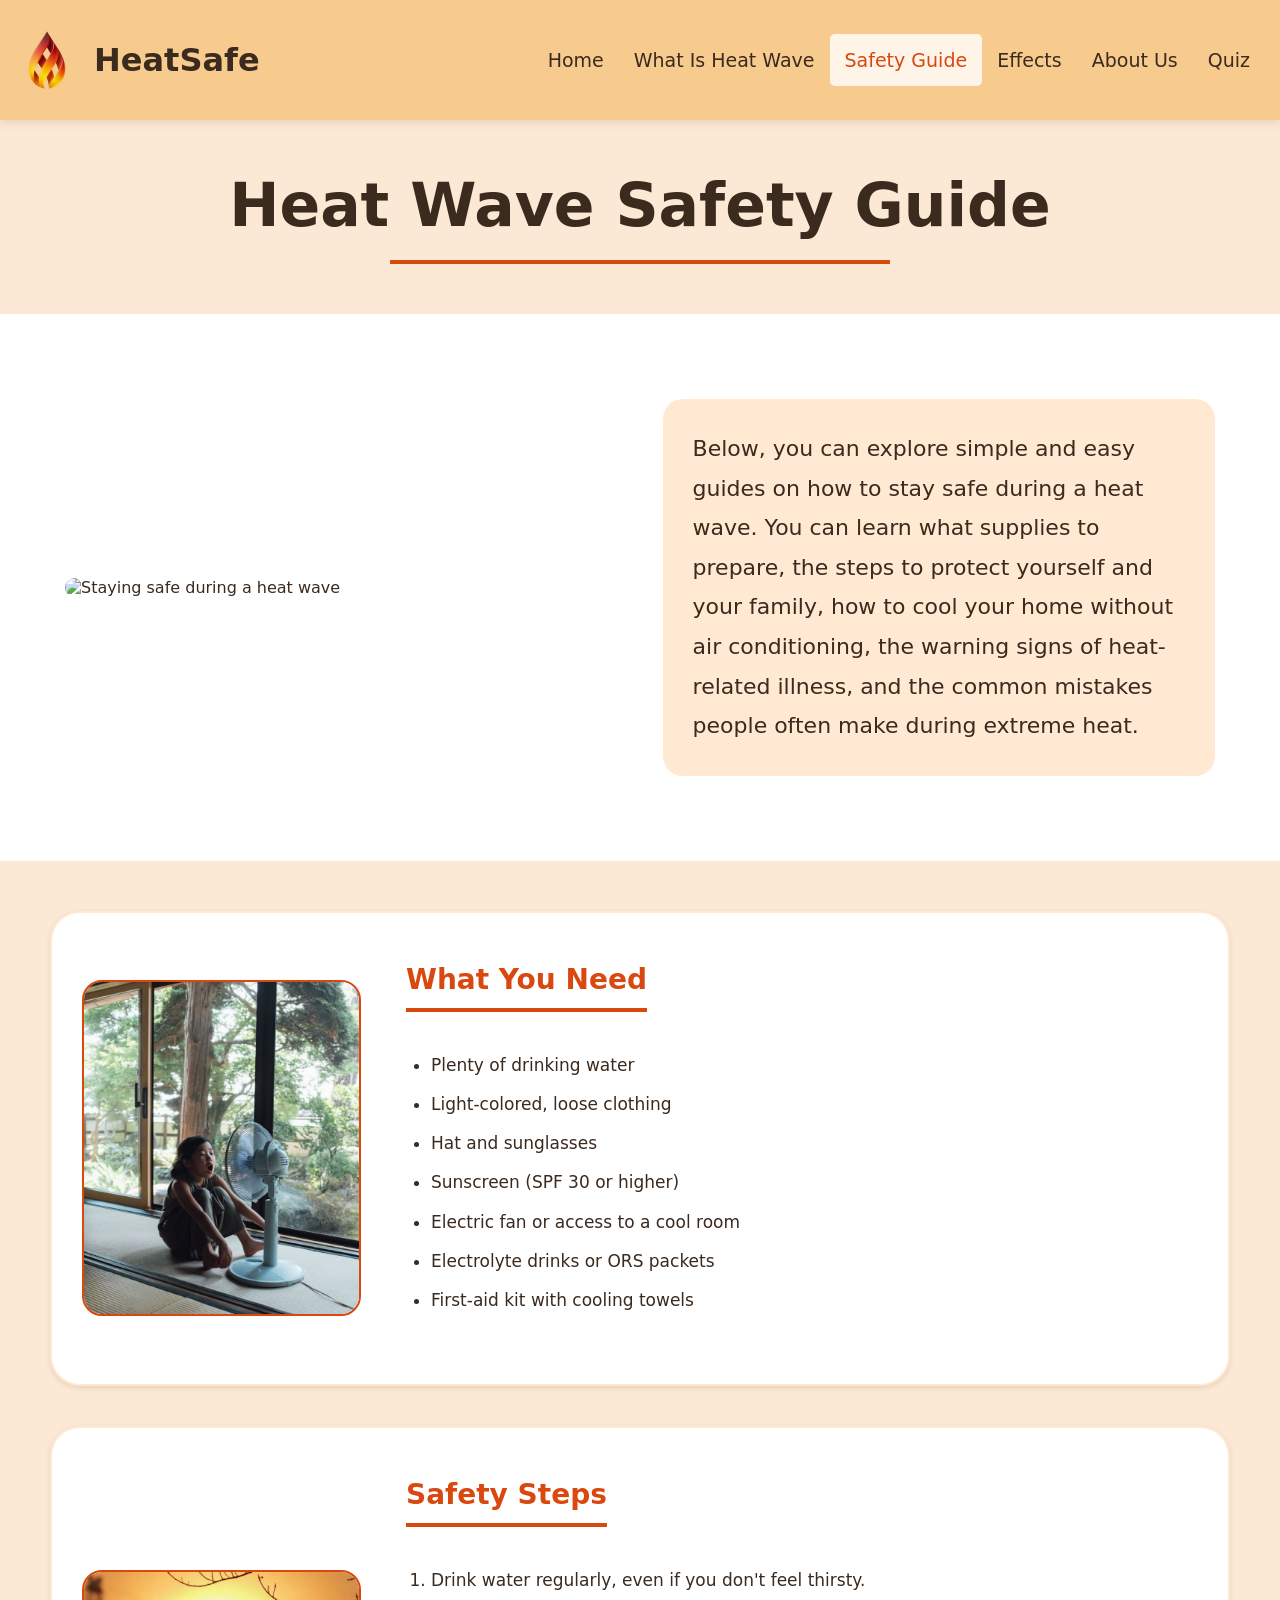
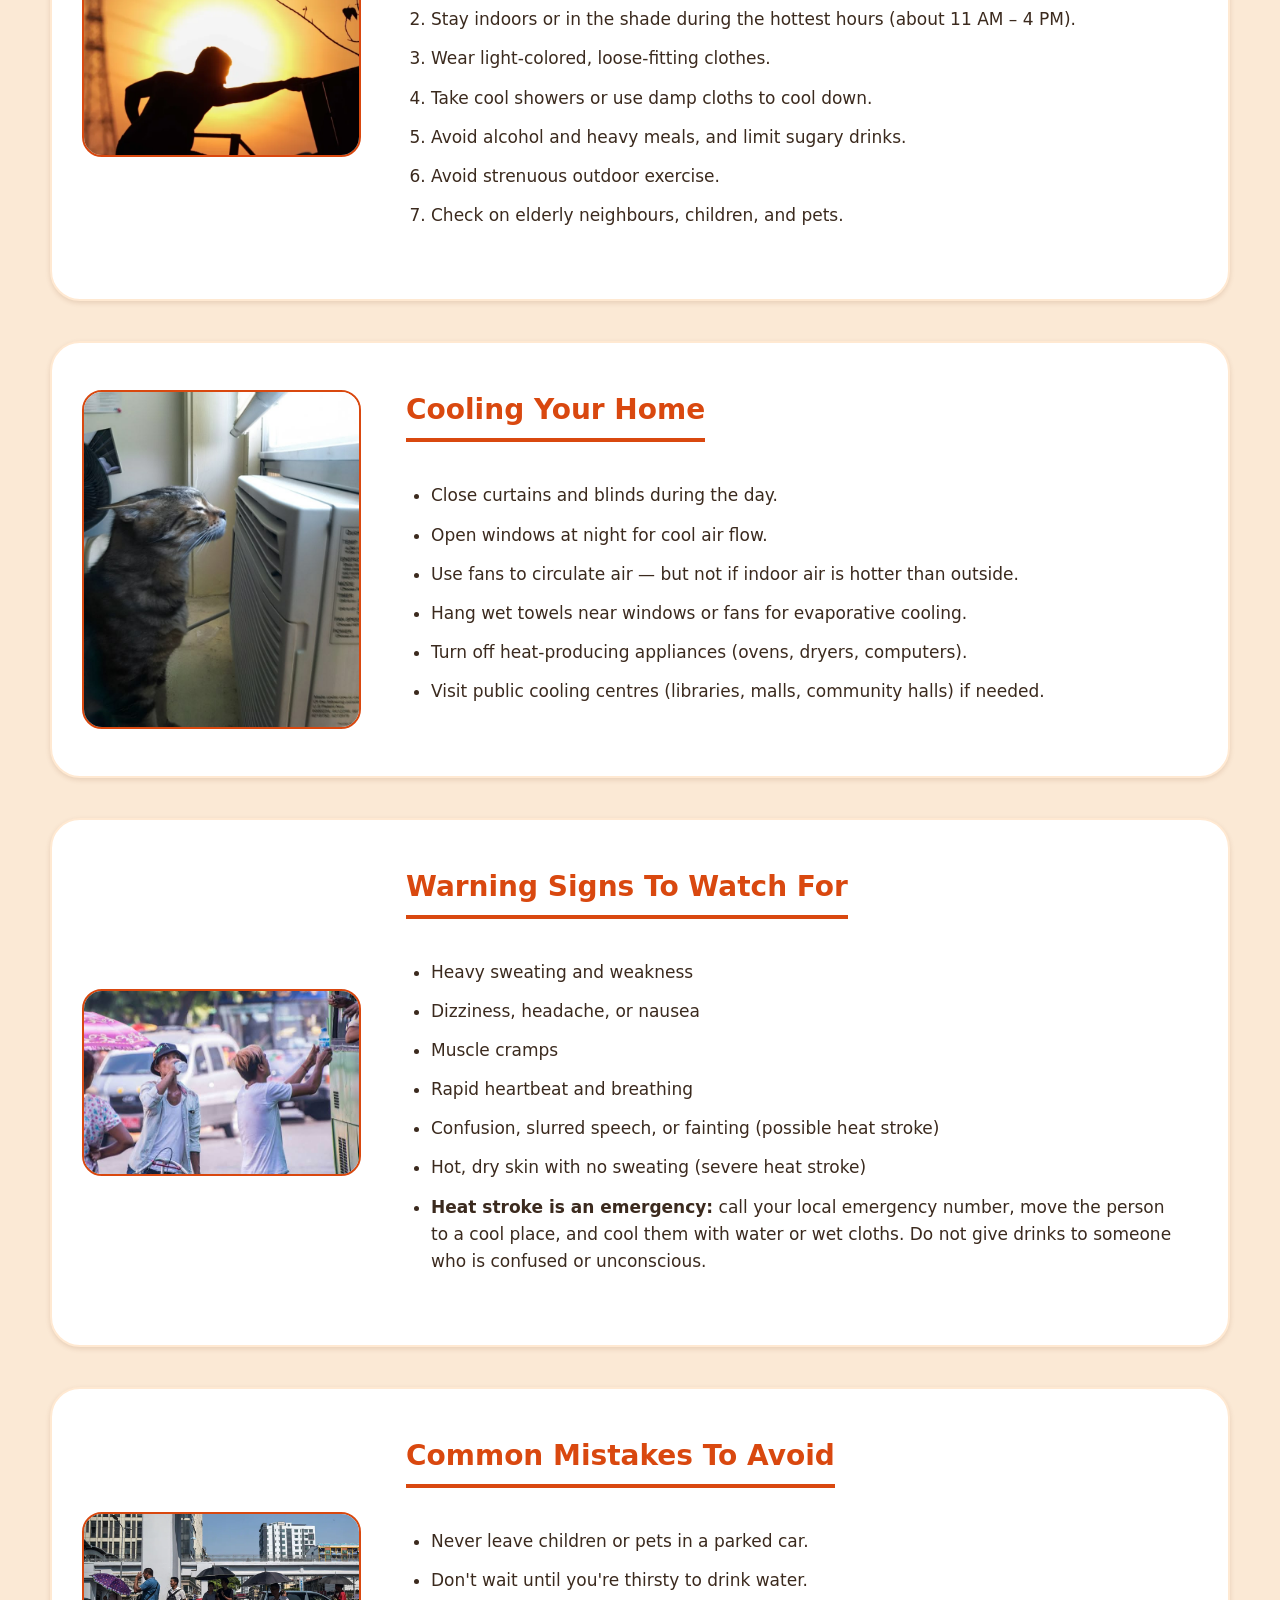
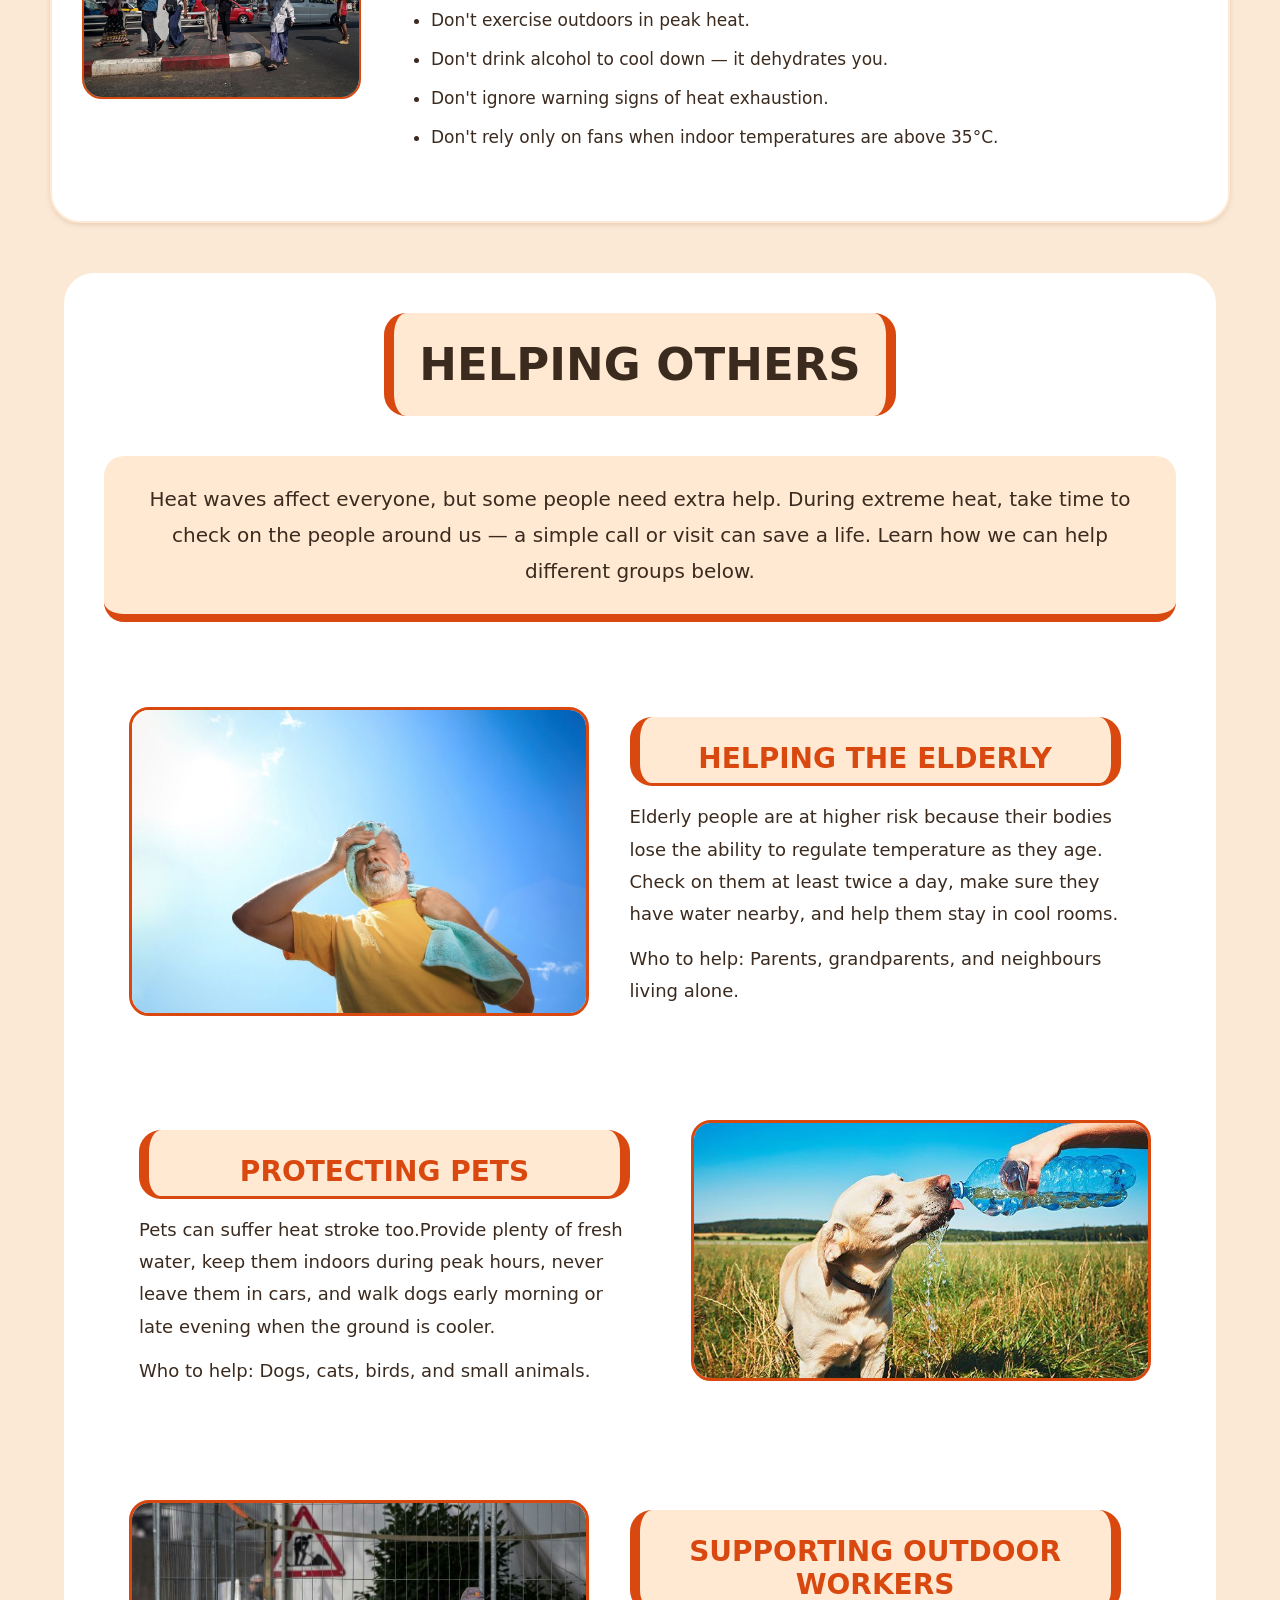
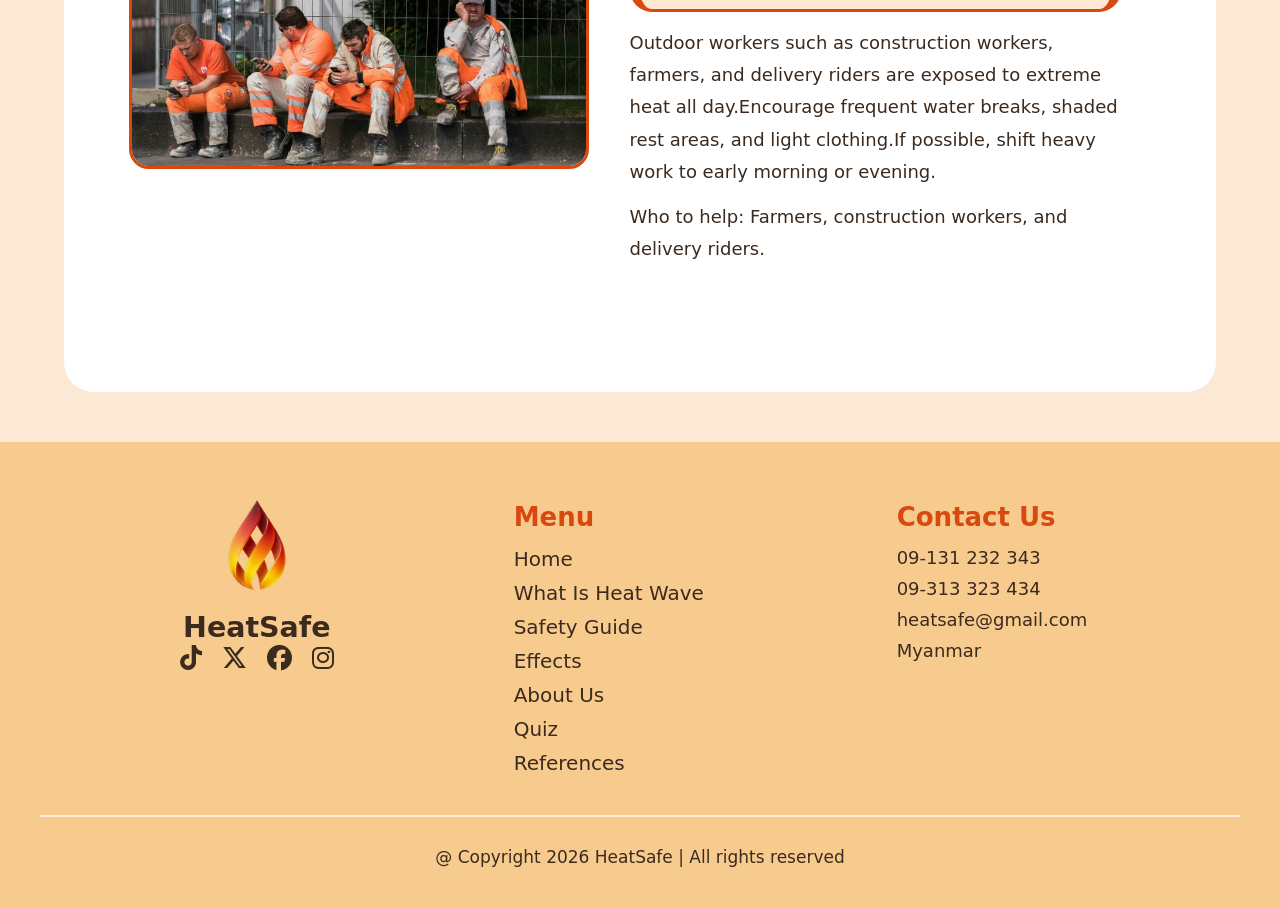
==== commit 3cf5a829: "Update safetyguide.html" ====
--- a/safetyguide.html
+++ b/safetyguide.html
@@ -34,7 +34,7 @@
 </div>
 <div class="plantguide-bg">
 <div class="plantguide-hero">
-<img src="Images/3 in 4 Britons (74%) concerned about climate change today following heatwave summer _ Ipsos.png" alt="Staying safe during a heat wave">
+<img src="Images/SPH.png" alt="Staying safe during a heat wave">
 <p>Below, you can explore simple and easy guides on how to stay safe during a heat wave. You can learn what supplies to prepare, the steps to protect yourself and your family, how to cool your home without air conditioning, the warning signs of heat-related illness, and the common mistakes people often make during extreme heat.</p>
 </div>
 </div>
@@ -189,4 +189,4 @@
 <script src="script.js"></script>
 </body>
 </html>
- + 
